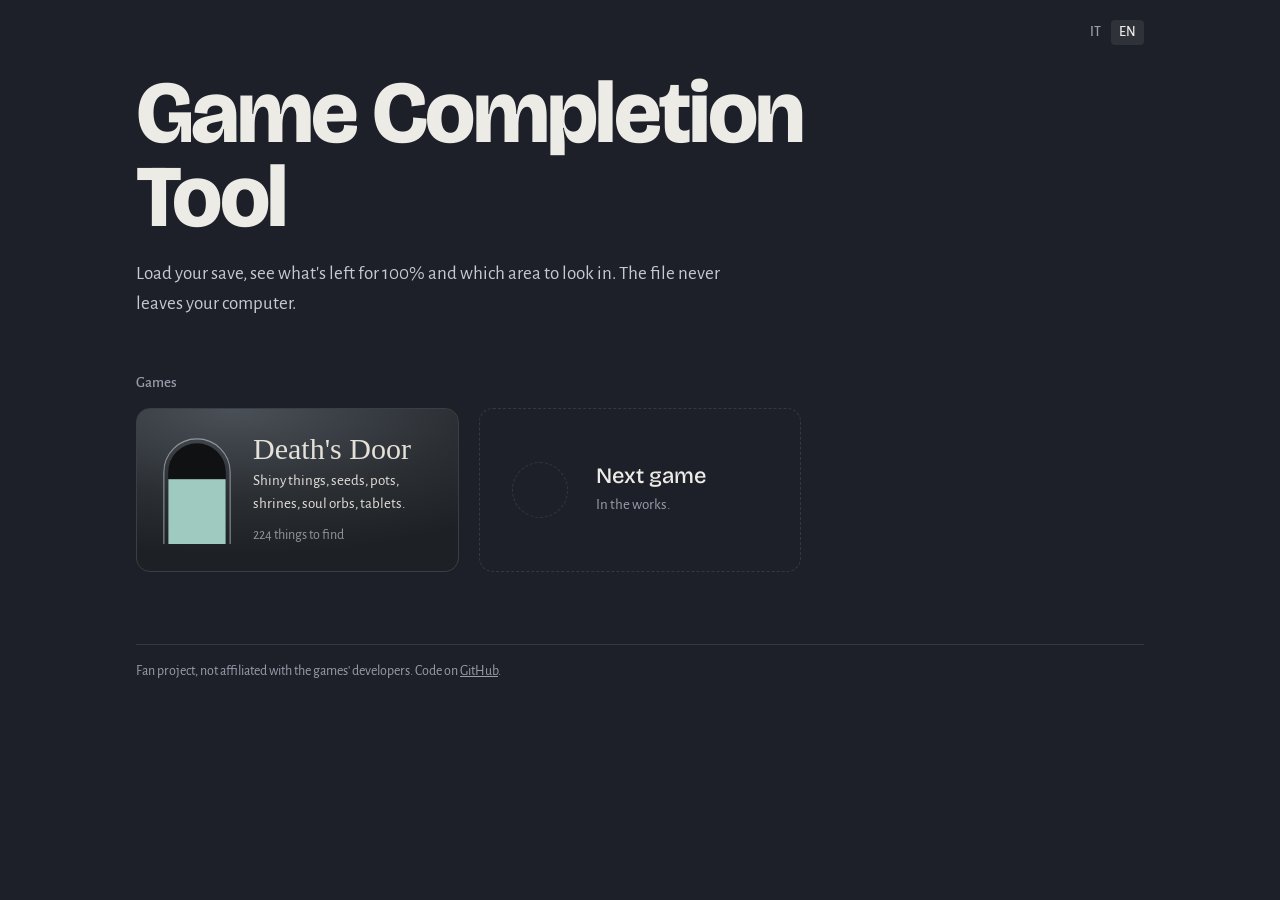
==== index.html @ ff8b584b "Add English version with IT/EN switch" ====
<!doctype html>
<html lang="it">
<head>
<meta charset="utf-8">
<meta name="viewport" content="width=device-width, initial-scale=1">
<title>Game Completion Tool</title>
<meta name="description" content="Carica il salvataggio del tuo gioco e scopri cosa ti manca per il 100% e dove trovarlo.">
<link rel="preconnect" href="https://fonts.googleapis.com">
<link rel="preconnect" href="https://fonts.gstatic.com" crossorigin>
<link href="https://fonts.googleapis.com/css2?family=Bricolage+Grotesque:opsz,wght@12..96,500;12..96,800&family=Alegreya+Sans:wght@400;500&family=IM+Fell+English&display=swap" rel="stylesheet">
<style>
:root{
  --bg:#1e2029; --ink:#ecebe6; --dim:#9a9caa; --rule:#343744;
  --display:"Bricolage Grotesque",system-ui,sans-serif; --body:"Alegreya Sans",system-ui,sans-serif;
}
*{box-sizing:border-box}
body{margin:0;background:var(--bg);color:var(--ink);font:17px/1.55 var(--body)}
main{max-width:1040px;margin:0 auto;padding:72px 16px 80px;position:relative}
.lang{position:absolute;top:20px;right:16px;display:flex;gap:2px}
.lang button{font:500 14px var(--body);color:var(--dim);background:none;border:0;padding:4px 8px;cursor:pointer;border-radius:4px}
.lang button[aria-pressed=true]{color:var(--ink);background:rgba(255,255,255,.08)}
:focus-visible{outline:2px solid var(--ink);outline-offset:4px}
h1{font:800 clamp(44px,8vw,88px)/.95 var(--display);letter-spacing:-.03em;margin:0 0 20px;max-width:9em}
.lede{font-size:19px;color:#c8c8d0;max-width:32em;margin:0 0 56px}
h2{font:500 15px var(--body);color:var(--dim);margin:0 0 16px}
.shelf{display:grid;grid-template-columns:repeat(auto-fill,minmax(300px,1fr));gap:20px}

/* each game card carries its own game's palette */
.game{display:grid;grid-template-columns:72px 1fr;gap:20px;align-items:center;padding:24px;border-radius:14px;text-decoration:none;color:inherit;min-height:160px}
.game h3{margin:0 0 4px}
.game p{margin:0;font-size:15px}
.game .tracks{margin-top:10px;font-size:14px}

.dd{background:radial-gradient(ellipse 120% 90% at 30% 0%,#4a5057,#2b2f34 60%,#1d2024);color:#e4e1d8;border:1px solid #3a3f45;transition:border-color .2s}
.dd:hover{border-color:#b9eadf}
.dd h3{font:400 30px/1.05 "IM Fell English",Georgia,serif}
.dd .tracks{color:#8f969c}
.dd svg .light{fill:#b9eadf;opacity:.85}
.dd svg .frame{fill:none;stroke:#8f969c;stroke-width:3}
.dd:hover svg .frame{stroke:#b9eadf}

.soon{border:1.5px dashed var(--rule);color:var(--dim)}
.soon h3{font:500 22px var(--display);color:var(--ink)}
.soon .slot{width:56px;height:56px;border-radius:50%;border:1.5px dashed var(--rule);justify-self:center}

footer{margin-top:72px;font-size:14px;color:var(--dim);border-top:1px solid var(--rule);padding-top:16px}
footer a{color:var(--dim)}
@media (max-width:480px){main{padding-top:48px}.game{grid-template-columns:56px 1fr;padding:20px}}
</style>
</head>
<body>
<main>
<div class="lang" role="group" aria-label="Language"><button type="button" data-lang="it">IT</button><button type="button" data-lang="en">EN</button></div>
<h1>Game Completion Tool</h1>
<p class="lede" data-i18n="lede"></p>

<h2 data-i18n="games"></h2>
<div class="shelf">
  <a class="game dd" href="deaths-door/">
    <svg viewBox="0 0 200 300" aria-hidden="true">
      <clipPath id="ddArch"><path d="M20 300V100A80 80 0 0 1 180 100V300Z"/></clipPath>
      <path d="M20 300V100A80 80 0 0 1 180 100V300Z" fill="#0f1113"/>
      <rect class="light" x="0" y="120" width="200" height="180" clip-path="url(#ddArch)"/>
      <path class="frame" d="M8 300V100A92 92 0 0 1 192 100V300"/>
    </svg>
    <div>
      <h3>Death's Door</h3>
      <p data-i18n="ddWhat"></p>
      <p class="tracks" data-i18n="ddCount"></p>
    </div>
  </a>

  <div class="game soon">
    <span class="slot" aria-hidden="true"></span>
    <div>
      <h3 data-i18n="next"></h3>
      <p data-i18n="wip"></p>
    </div>
  </div>
</div>

<footer data-i18n="footer"></footer>
</main>
<script src="i18n.js"></script>
<script>
const GH = '<a href="https://github.com/vincenzomarotta/game-completion-tool">GitHub</a>';
I18N.init({
  it: {
    lede: "Carica il salvataggio, scopri cosa ti manca per il 100% e in quale zona andarlo a cercare. Il file non lascia mai il tuo computer.",
    games: "Giochi", ddWhat: "Oggetti luccicanti, semi, vasi, santuari, sfere d'anima, tavolette.", ddCount: "224 cose da trovare",
    next: "Prossimo gioco", wip: "In lavorazione.",
    footer: `Progetto amatoriale, non affiliato con gli sviluppatori dei giochi. Codice su ${GH}.`,
  },
  en: {
    lede: "Load your save, see what's left for 100% and which area to look in. The file never leaves your computer.",
    games: "Games", ddWhat: "Shiny things, seeds, pots, shrines, soul orbs, tablets.", ddCount: "224 things to find",
    next: "Next game", wip: "In the works.",
    footer: `Fan project, not affiliated with the games' developers. Code on ${GH}.`,
  },
});
</script>
</body>
</html>
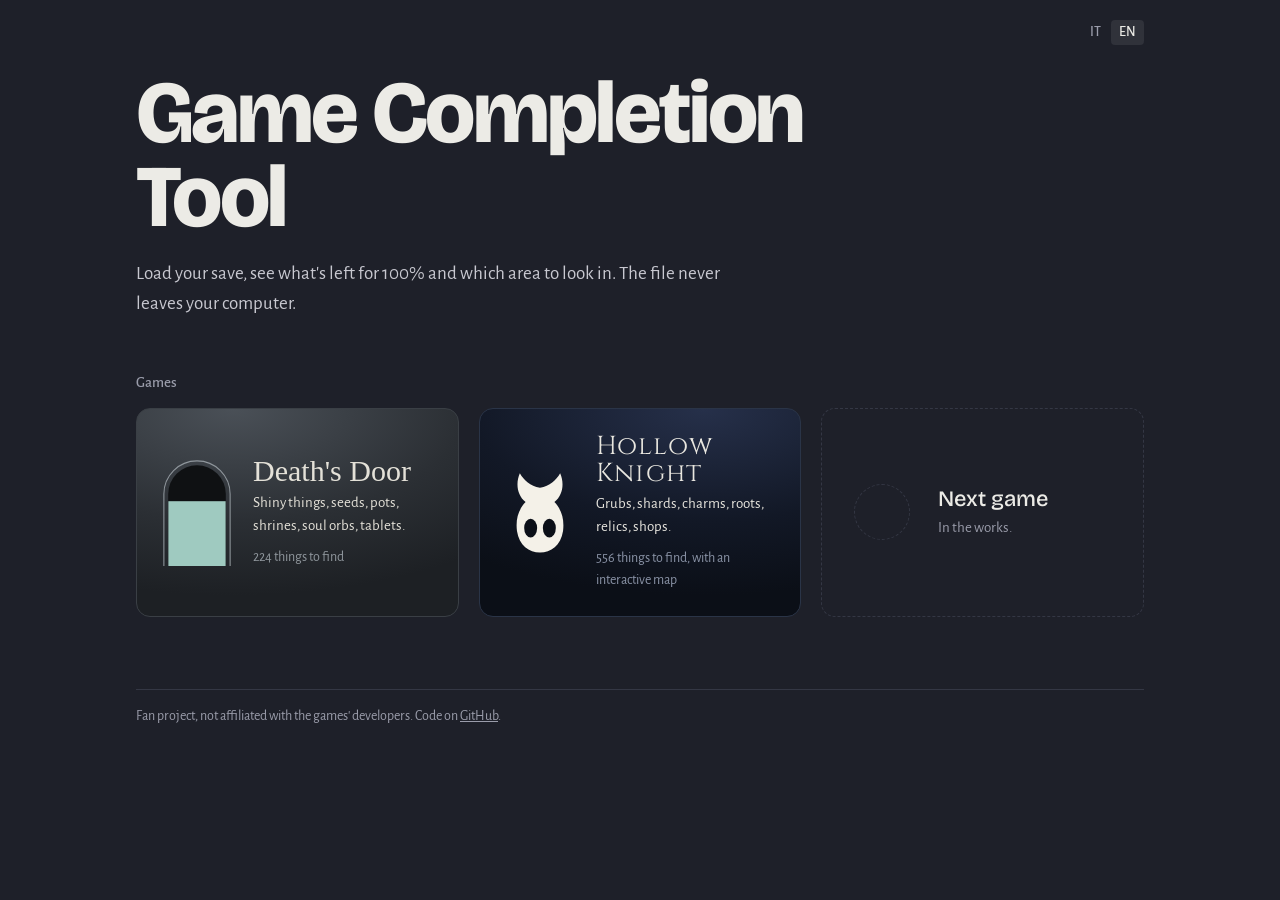
==== commit 7c82a1f3: "Add Hollow Knight tracker with interactive map, GPL-3.0 license" ====
--- a/index.html
+++ b/index.html
@@ -7,7 +7,7 @@
 <meta name="description" content="Carica il salvataggio del tuo gioco e scopri cosa ti manca per il 100% e dove trovarlo.">
 <link rel="preconnect" href="https://fonts.googleapis.com">
 <link rel="preconnect" href="https://fonts.gstatic.com" crossorigin>
-<link href="https://fonts.googleapis.com/css2?family=Bricolage+Grotesque:opsz,wght@12..96,500;12..96,800&family=Alegreya+Sans:wght@400;500&family=IM+Fell+English&display=swap" rel="stylesheet">
+<link href="https://fonts.googleapis.com/css2?family=Bricolage+Grotesque:opsz,wght@12..96,500;12..96,800&family=Alegreya+Sans:wght@400;500&family=IM+Fell+English&family=Cinzel&display=swap" rel="stylesheet">
 <style>
 :root{
   --bg:#1e2029; --ink:#ecebe6; --dim:#9a9caa; --rule:#343744;
@@ -38,6 +38,11 @@
 .dd svg .light{fill:#b9eadf;opacity:.85}
 .dd svg .frame{fill:none;stroke:#8f969c;stroke-width:3}
 .dd:hover svg .frame{stroke:#b9eadf}
+
+.hk{background:radial-gradient(ellipse 120% 90% at 70% 0%,#26304a,#121826 60%,#0b0f17);color:#e8e6df;border:1px solid #2a3447;transition:border-color .2s}
+.hk:hover{border-color:#f4f1e8}
+.hk h3{font:400 26px/1.05 "Cinzel",Georgia,serif;letter-spacing:.05em}
+.hk .tracks{color:#8a93a6}
 
 .soon{border:1.5px dashed var(--rule);color:var(--dim)}
 .soon h3{font:500 22px var(--display);color:var(--ink)}
@@ -70,6 +75,19 @@
     </div>
   </a>
 
+  <a class="game hk" href="hollow-knight/">
+    <svg viewBox="0 0 100 120" aria-hidden="true">
+      <path d="M22 6c-6 14-4 30 8 40C20 56 16 70 18 86c3 20 17 30 32 30s29-10 32-30c2-16-2-30-12-40 12-10 14-26 8-40-6 10-14 18-28 20C36 24 28 16 22 6Z" fill="#f4f1e8"/>
+      <ellipse cx="37" cy="82" rx="9" ry="13" fill="#0b0f17"/>
+      <ellipse cx="63" cy="82" rx="9" ry="13" fill="#0b0f17"/>
+    </svg>
+    <div>
+      <h3>Hollow Knight</h3>
+      <p data-i18n="hkWhat"></p>
+      <p class="tracks" data-i18n="hkCount"></p>
+    </div>
+  </a>
+
   <div class="game soon">
     <span class="slot" aria-hidden="true"></span>
     <div>
@@ -88,12 +106,14 @@
   it: {
     lede: "Carica il salvataggio, scopri cosa ti manca per il 100% e in quale zona andarlo a cercare. Il file non lascia mai il tuo computer.",
     games: "Giochi", ddWhat: "Oggetti luccicanti, semi, vasi, santuari, sfere d'anima, tavolette.", ddCount: "224 cose da trovare",
+    hkWhat: "Larve, frammenti, amuleti, radici, reliquie, negozi.", hkCount: "556 cose da trovare, con mappa interattiva",
     next: "Prossimo gioco", wip: "In lavorazione.",
     footer: `Progetto amatoriale, non affiliato con gli sviluppatori dei giochi. Codice su ${GH}.`,
   },
   en: {
     lede: "Load your save, see what's left for 100% and which area to look in. The file never leaves your computer.",
     games: "Games", ddWhat: "Shiny things, seeds, pots, shrines, soul orbs, tablets.", ddCount: "224 things to find",
+    hkWhat: "Grubs, shards, charms, roots, relics, shops.", hkCount: "556 things to find, with an interactive map",
     next: "Next game", wip: "In the works.",
     footer: `Fan project, not affiliated with the games' developers. Code on ${GH}.`,
   },
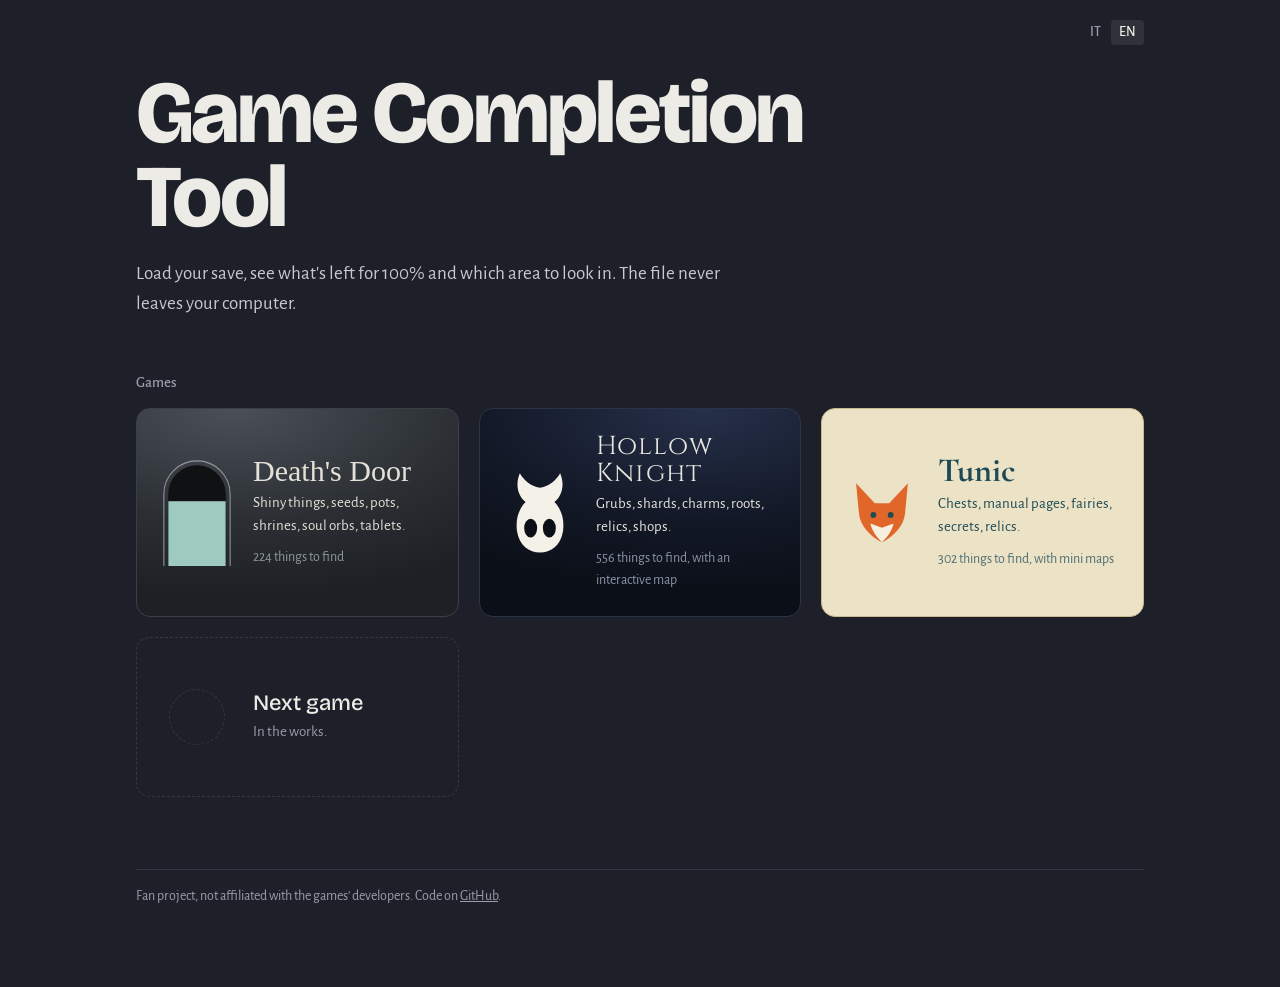
==== commit a2ee5ff3: "Add Tunic tracker with per-region mini maps" ====
--- a/index.html
+++ b/index.html
@@ -7,7 +7,7 @@
 <meta name="description" content="Carica il salvataggio del tuo gioco e scopri cosa ti manca per il 100% e dove trovarlo.">
 <link rel="preconnect" href="https://fonts.googleapis.com">
 <link rel="preconnect" href="https://fonts.gstatic.com" crossorigin>
-<link href="https://fonts.googleapis.com/css2?family=Bricolage+Grotesque:opsz,wght@12..96,500;12..96,800&family=Alegreya+Sans:wght@400;500&family=IM+Fell+English&family=Cinzel&display=swap" rel="stylesheet">
+<link href="https://fonts.googleapis.com/css2?family=Bricolage+Grotesque:opsz,wght@12..96,500;12..96,800&family=Alegreya+Sans:wght@400;500&family=IM+Fell+English&family=Cinzel&family=Cormorant+Garamond:wght@700&display=swap" rel="stylesheet">
 <style>
 :root{
   --bg:#1e2029; --ink:#ecebe6; --dim:#9a9caa; --rule:#343744;
@@ -43,6 +43,11 @@
 .hk:hover{border-color:#f4f1e8}
 .hk h3{font:400 26px/1.05 "Cinzel",Georgia,serif;letter-spacing:.05em}
 .hk .tracks{color:#8a93a6}
+
+.tunic{background:#ece2c6;color:#1d4a55;border:1px solid #c9b98f;transition:box-shadow .2s}
+.tunic:hover{box-shadow:4px 4px 0 #c9962e}
+.tunic h3{font:700 34px/1 "Cormorant Garamond",Georgia,serif}
+.tunic .tracks{color:#4f6f74}
 
 .soon{border:1.5px dashed var(--rule);color:var(--dim)}
 .soon h3{font:500 22px var(--display);color:var(--ink)}
@@ -88,6 +93,19 @@
     </div>
   </a>
 
+  <a class="game tunic" href="tunic/">
+    <svg viewBox="0 0 100 100" aria-hidden="true">
+      <path d="M14 10 40 38H60L86 10 82 52C80 70 66 84 50 92 34 84 20 70 18 52Z" fill="#e0662a"/>
+      <path d="M50 92C42 84 36 76 34 66L50 72 66 66C64 76 58 84 50 92Z" fill="#f7efe0"/>
+      <circle cx="38" cy="54" r="4" fill="#1d4a55"/><circle cx="62" cy="54" r="4" fill="#1d4a55"/>
+    </svg>
+    <div>
+      <h3>Tunic</h3>
+      <p data-i18n="tuWhat"></p>
+      <p class="tracks" data-i18n="tuCount"></p>
+    </div>
+  </a>
+
   <div class="game soon">
     <span class="slot" aria-hidden="true"></span>
     <div>
@@ -107,6 +125,7 @@
     lede: "Carica il salvataggio, scopri cosa ti manca per il 100% e in quale zona andarlo a cercare. Il file non lascia mai il tuo computer.",
     games: "Giochi", ddWhat: "Oggetti luccicanti, semi, vasi, santuari, sfere d'anima, tavolette.", ddCount: "224 cose da trovare",
     hkWhat: "Larve, frammenti, amuleti, radici, reliquie, negozi.", hkCount: "556 cose da trovare, con mappa interattiva",
+    tuWhat: "Forzieri, pagine del manuale, fate, segreti, reliquie.", tuCount: "302 cose da trovare, con mini-mappe",
     next: "Prossimo gioco", wip: "In lavorazione.",
     footer: `Progetto amatoriale, non affiliato con gli sviluppatori dei giochi. Codice su ${GH}.`,
   },
@@ -114,6 +133,7 @@
     lede: "Load your save, see what's left for 100% and which area to look in. The file never leaves your computer.",
     games: "Games", ddWhat: "Shiny things, seeds, pots, shrines, soul orbs, tablets.", ddCount: "224 things to find",
     hkWhat: "Grubs, shards, charms, roots, relics, shops.", hkCount: "556 things to find, with an interactive map",
+    tuWhat: "Chests, manual pages, fairies, secrets, relics.", tuCount: "302 things to find, with mini maps",
     next: "Next game", wip: "In the works.",
     footer: `Fan project, not affiliated with the games' developers. Code on ${GH}.`,
   },
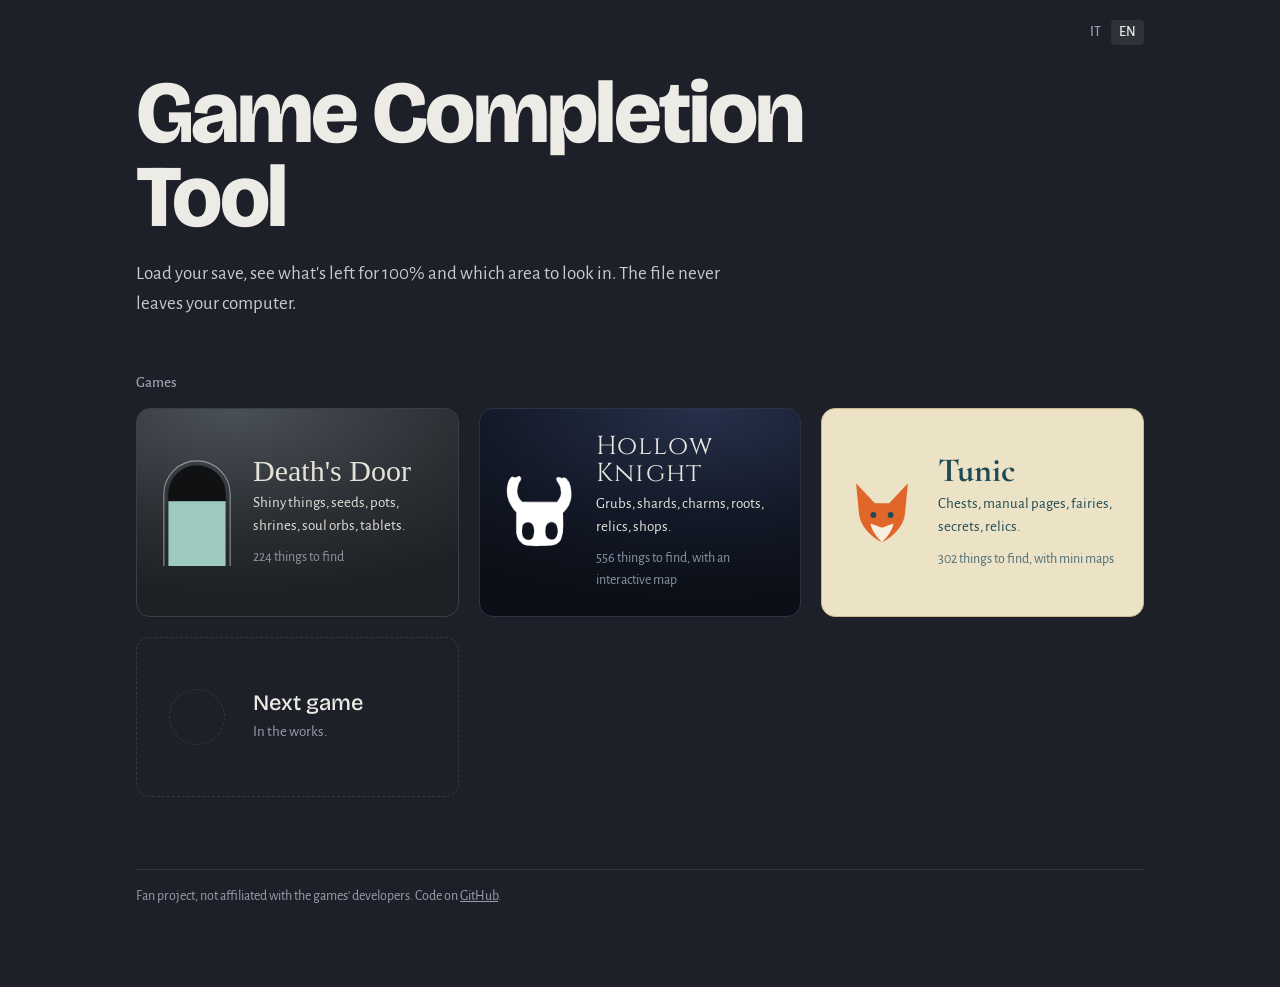
==== commit abf7c100: "Hollow Knight: item pins on the map, Hunter's Journal tab; English as default language" ====
--- a/index.html
+++ b/index.html
@@ -1,5 +1,5 @@
 <!doctype html>
-<html lang="it">
+<html lang="en">
 <head>
 <meta charset="utf-8">
 <meta name="viewport" content="width=device-width, initial-scale=1">
@@ -81,11 +81,7 @@
   </a>
 
   <a class="game hk" href="hollow-knight/">
-    <svg viewBox="0 0 100 120" aria-hidden="true">
-      <path d="M22 6c-6 14-4 30 8 40C20 56 16 70 18 86c3 20 17 30 32 30s29-10 32-30c2-16-2-30-12-40 12-10 14-26 8-40-6 10-14 18-28 20C36 24 28 16 22 6Z" fill="#f4f1e8"/>
-      <ellipse cx="37" cy="82" rx="9" ry="13" fill="#0b0f17"/>
-      <ellipse cx="63" cy="82" rx="9" ry="13" fill="#0b0f17"/>
-    </svg>
+    <img src="knight.png" alt="" width="69" height="74" style="justify-self:center;image-rendering:auto">
     <div>
       <h3>Hollow Knight</h3>
       <p data-i18n="hkWhat"></p>
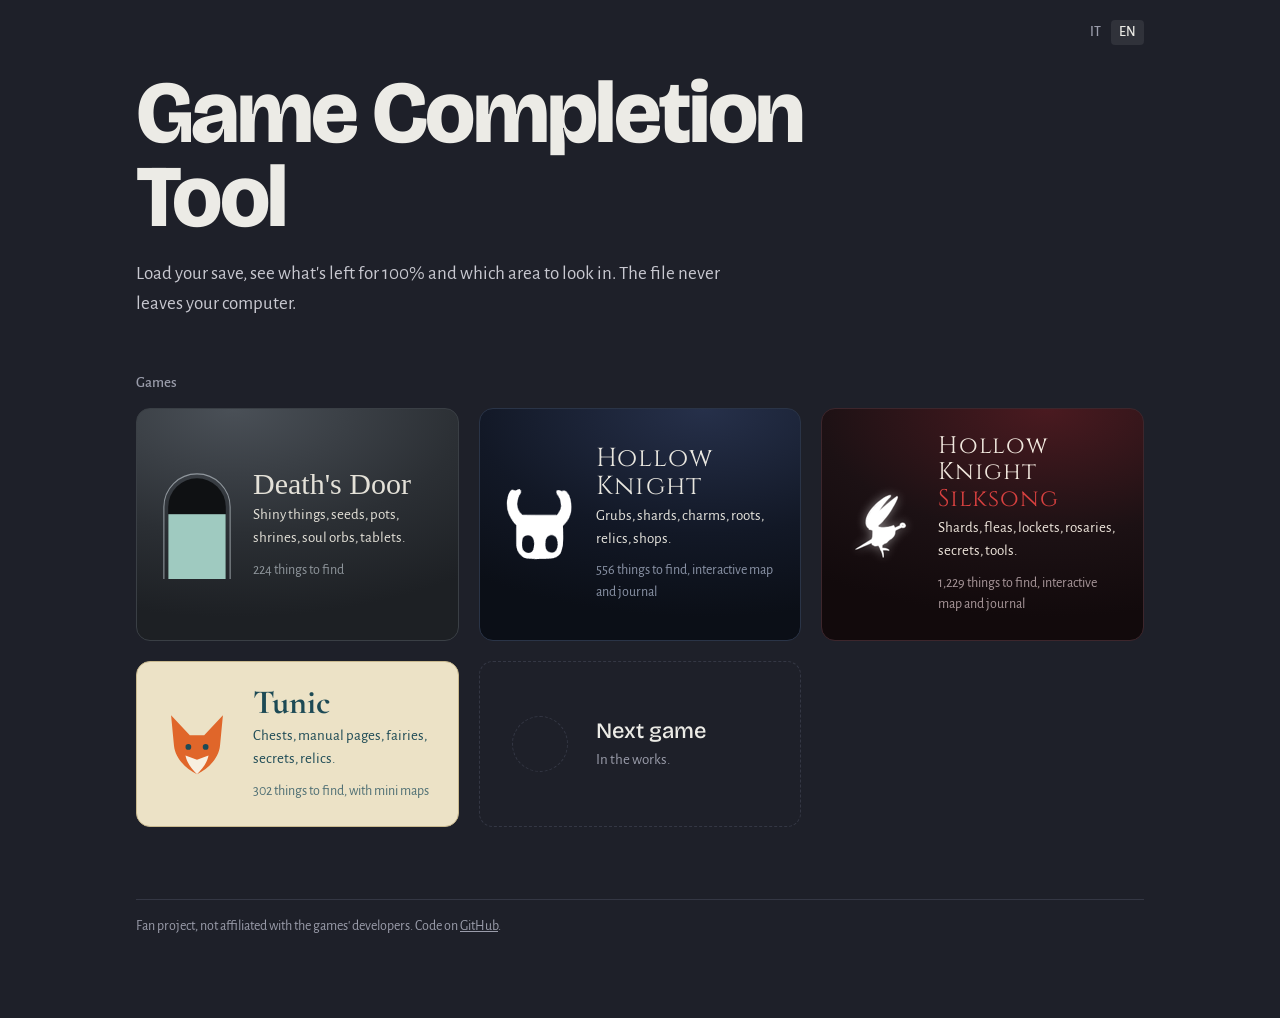
==== commit f85c923e: "Add Silksong tracker with interactive map and Hunter's Journal; English README" ====
--- a/index.html
+++ b/index.html
@@ -49,6 +49,12 @@
 .tunic h3{font:700 34px/1 "Cormorant Garamond",Georgia,serif}
 .tunic .tracks{color:#4f6f74}
 
+.ss{background:radial-gradient(ellipse 120% 90% at 70% 0%,#4a1a20,#1c1114 60%,#120a0c);color:#efe6dc;border:1px solid #3d262c;transition:border-color .2s}
+.ss:hover{border-color:#d6403f}
+.ss h3{font:400 24px/1.1 "Cinzel",Georgia,serif;letter-spacing:.04em}
+.ss h3 span{color:#d6403f}
+.ss .tracks{color:#a8979a}
+
 .soon{border:1.5px dashed var(--rule);color:var(--dim)}
 .soon h3{font:500 22px var(--display);color:var(--ink)}
 .soon .slot{width:56px;height:56px;border-radius:50%;border:1.5px dashed var(--rule);justify-self:center}
@@ -89,6 +95,15 @@
     </div>
   </a>
 
+  <a class="game ss" href="silksong/">
+    <img src="hornet.png" alt="" style="justify-self:center;max-width:72px">
+    <div>
+      <h3>Hollow Knight <span>Silksong</span></h3>
+      <p data-i18n="ssWhat"></p>
+      <p class="tracks" data-i18n="ssCount"></p>
+    </div>
+  </a>
+
   <a class="game tunic" href="tunic/">
     <svg viewBox="0 0 100 100" aria-hidden="true">
       <path d="M14 10 40 38H60L86 10 82 52C80 70 66 84 50 92 34 84 20 70 18 52Z" fill="#e0662a"/>
@@ -120,7 +135,8 @@
   it: {
     lede: "Carica il salvataggio, scopri cosa ti manca per il 100% e in quale zona andarlo a cercare. Il file non lascia mai il tuo computer.",
     games: "Giochi", ddWhat: "Oggetti luccicanti, semi, vasi, santuari, sfere d'anima, tavolette.", ddCount: "224 cose da trovare",
-    hkWhat: "Larve, frammenti, amuleti, radici, reliquie, negozi.", hkCount: "556 cose da trovare, con mappa interattiva",
+    hkWhat: "Larve, frammenti, amuleti, radici, reliquie, negozi.", hkCount: "556 cose da trovare, mappa interattiva e diario",
+    ssWhat: "Frammenti, pulci, medaglioni, rosari, segreti, strumenti.", ssCount: "1.229 cose da trovare, mappa interattiva e diario",
     tuWhat: "Forzieri, pagine del manuale, fate, segreti, reliquie.", tuCount: "302 cose da trovare, con mini-mappe",
     next: "Prossimo gioco", wip: "In lavorazione.",
     footer: `Progetto amatoriale, non affiliato con gli sviluppatori dei giochi. Codice su ${GH}.`,
@@ -128,7 +144,8 @@
   en: {
     lede: "Load your save, see what's left for 100% and which area to look in. The file never leaves your computer.",
     games: "Games", ddWhat: "Shiny things, seeds, pots, shrines, soul orbs, tablets.", ddCount: "224 things to find",
-    hkWhat: "Grubs, shards, charms, roots, relics, shops.", hkCount: "556 things to find, with an interactive map",
+    hkWhat: "Grubs, shards, charms, roots, relics, shops.", hkCount: "556 things to find, interactive map and journal",
+    ssWhat: "Shards, fleas, lockets, rosaries, secrets, tools.", ssCount: "1,229 things to find, interactive map and journal",
     tuWhat: "Chests, manual pages, fairies, secrets, relics.", tuCount: "302 things to find, with mini maps",
     next: "Next game", wip: "In the works.",
     footer: `Fan project, not affiliated with the games' developers. Code on ${GH}.`,
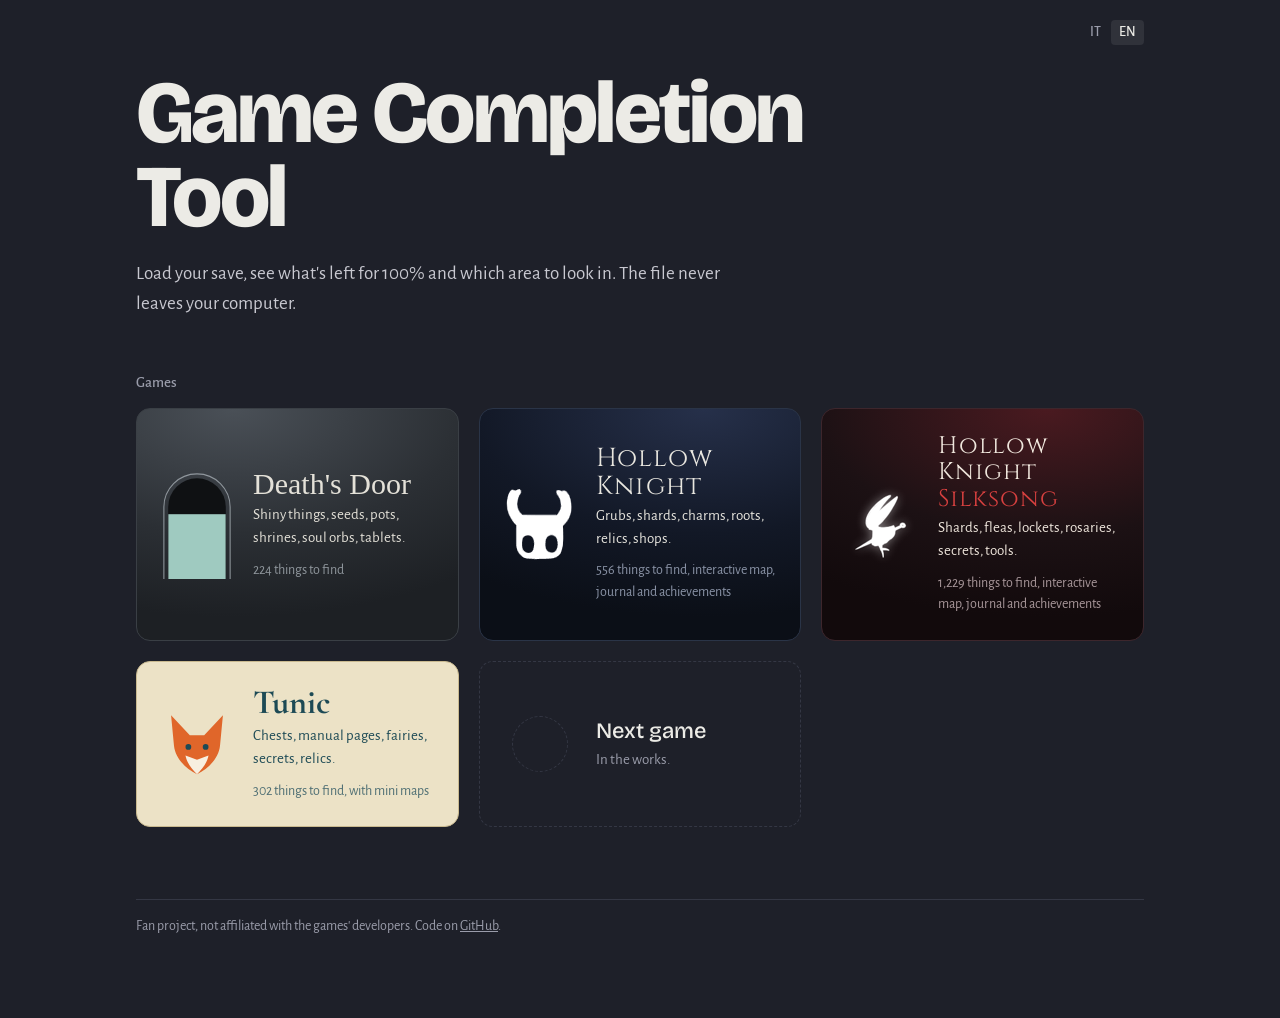
==== commit ba853b2e: "Achievement guides, map fixes, link previews and clearer navigation - Hollow Knight and Silksong: ne" ====
--- a/index.html
+++ b/index.html
@@ -4,7 +4,18 @@
 <meta charset="utf-8">
 <meta name="viewport" content="width=device-width, initial-scale=1">
 <title>Game Completion Tool</title>
-<meta name="description" content="Carica il salvataggio del tuo gioco e scopri cosa ti manca per il 100% e dove trovarlo.">
+<meta name="description" content="Load your save and see what's left for 100% and where to find it. Death's Door, Hollow Knight, Silksong and Tunic.">
+<meta property="og:type" content="website">
+<meta property="og:site_name" content="Game Completion Tool">
+<meta property="og:title" content="Game Completion Tool">
+<meta property="og:description" content="Load your save and see what's left for 100% and where to find it. Death's Door, Hollow Knight, Silksong and Tunic.">
+<meta property="og:url" content="https://vincenzomarotta.github.io/game-completion-tool/">
+<meta property="og:image" content="https://vincenzomarotta.github.io/game-completion-tool/og.png">
+<meta property="og:image:width" content="1200">
+<meta property="og:image:height" content="630">
+<meta name="twitter:card" content="summary_large_image">
+<link rel="icon" href="favicon.svg" type="image/svg+xml">
+<link rel="apple-touch-icon" href="apple-touch-icon.png">
 <link rel="preconnect" href="https://fonts.googleapis.com">
 <link rel="preconnect" href="https://fonts.gstatic.com" crossorigin>
 <link href="https://fonts.googleapis.com/css2?family=Bricolage+Grotesque:opsz,wght@12..96,500;12..96,800&family=Alegreya+Sans:wght@400;500&family=IM+Fell+English&family=Cinzel&family=Cormorant+Garamond:wght@700&display=swap" rel="stylesheet">
@@ -135,8 +146,8 @@
   it: {
     lede: "Carica il salvataggio, scopri cosa ti manca per il 100% e in quale zona andarlo a cercare. Il file non lascia mai il tuo computer.",
     games: "Giochi", ddWhat: "Oggetti luccicanti, semi, vasi, santuari, sfere d'anima, tavolette.", ddCount: "224 cose da trovare",
-    hkWhat: "Larve, frammenti, amuleti, radici, reliquie, negozi.", hkCount: "556 cose da trovare, mappa interattiva e diario",
-    ssWhat: "Frammenti, pulci, medaglioni, rosari, segreti, strumenti.", ssCount: "1.229 cose da trovare, mappa interattiva e diario",
+    hkWhat: "Larve, frammenti, amuleti, radici, reliquie, negozi.", hkCount: "556 cose da trovare, mappa interattiva, diario e obiettivi",
+    ssWhat: "Frammenti, pulci, medaglioni, rosari, segreti, strumenti.", ssCount: "1.229 cose da trovare, mappa interattiva, diario e obiettivi",
     tuWhat: "Forzieri, pagine del manuale, fate, segreti, reliquie.", tuCount: "302 cose da trovare, con mini-mappe",
     next: "Prossimo gioco", wip: "In lavorazione.",
     footer: `Progetto amatoriale, non affiliato con gli sviluppatori dei giochi. Codice su ${GH}.`,
@@ -144,8 +155,8 @@
   en: {
     lede: "Load your save, see what's left for 100% and which area to look in. The file never leaves your computer.",
     games: "Games", ddWhat: "Shiny things, seeds, pots, shrines, soul orbs, tablets.", ddCount: "224 things to find",
-    hkWhat: "Grubs, shards, charms, roots, relics, shops.", hkCount: "556 things to find, interactive map and journal",
-    ssWhat: "Shards, fleas, lockets, rosaries, secrets, tools.", ssCount: "1,229 things to find, interactive map and journal",
+    hkWhat: "Grubs, shards, charms, roots, relics, shops.", hkCount: "556 things to find, interactive map, journal and achievements",
+    ssWhat: "Shards, fleas, lockets, rosaries, secrets, tools.", ssCount: "1,229 things to find, interactive map, journal and achievements",
     tuWhat: "Chests, manual pages, fairies, secrets, relics.", tuCount: "302 things to find, with mini maps",
     next: "Next game", wip: "In the works.",
     footer: `Fan project, not affiliated with the games' developers. Code on ${GH}.`,
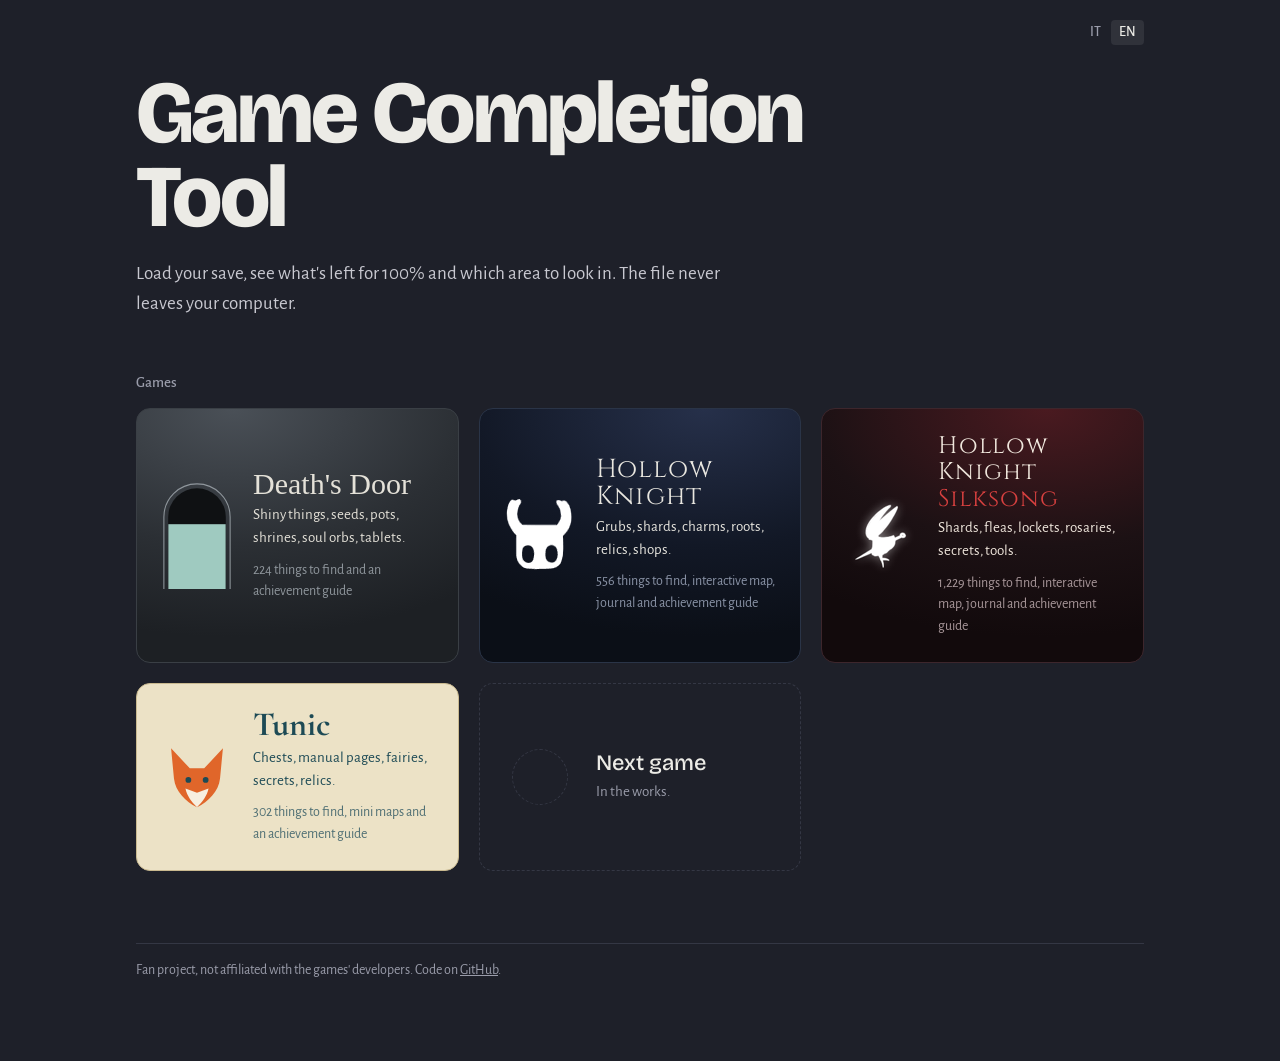
==== commit bb6520b0: "Achievement guides for every game, item positions without MapGenie, map checkboxes - Achievements ta" ====
--- a/index.html
+++ b/index.html
@@ -145,19 +145,19 @@
 I18N.init({
   it: {
     lede: "Carica il salvataggio, scopri cosa ti manca per il 100% e in quale zona andarlo a cercare. Il file non lascia mai il tuo computer.",
-    games: "Giochi", ddWhat: "Oggetti luccicanti, semi, vasi, santuari, sfere d'anima, tavolette.", ddCount: "224 cose da trovare",
-    hkWhat: "Larve, frammenti, amuleti, radici, reliquie, negozi.", hkCount: "556 cose da trovare, mappa interattiva, diario e obiettivi",
-    ssWhat: "Frammenti, pulci, medaglioni, rosari, segreti, strumenti.", ssCount: "1.229 cose da trovare, mappa interattiva, diario e obiettivi",
-    tuWhat: "Forzieri, pagine del manuale, fate, segreti, reliquie.", tuCount: "302 cose da trovare, con mini-mappe",
+    games: "Giochi", ddWhat: "Oggetti luccicanti, semi, vasi, santuari, sfere d'anima, tavolette.", ddCount: "224 cose da trovare e guida agli obiettivi",
+    hkWhat: "Larve, frammenti, amuleti, radici, reliquie, negozi.", hkCount: "556 cose da trovare, mappa interattiva, diario e guida agli obiettivi",
+    ssWhat: "Frammenti, pulci, medaglioni, rosari, segreti, strumenti.", ssCount: "1.229 cose da trovare, mappa interattiva, diario e guida agli obiettivi",
+    tuWhat: "Forzieri, pagine del manuale, fate, segreti, reliquie.", tuCount: "302 cose da trovare, mini-mappe e guida agli obiettivi",
     next: "Prossimo gioco", wip: "In lavorazione.",
     footer: `Progetto amatoriale, non affiliato con gli sviluppatori dei giochi. Codice su ${GH}.`,
   },
   en: {
     lede: "Load your save, see what's left for 100% and which area to look in. The file never leaves your computer.",
-    games: "Games", ddWhat: "Shiny things, seeds, pots, shrines, soul orbs, tablets.", ddCount: "224 things to find",
-    hkWhat: "Grubs, shards, charms, roots, relics, shops.", hkCount: "556 things to find, interactive map, journal and achievements",
-    ssWhat: "Shards, fleas, lockets, rosaries, secrets, tools.", ssCount: "1,229 things to find, interactive map, journal and achievements",
-    tuWhat: "Chests, manual pages, fairies, secrets, relics.", tuCount: "302 things to find, with mini maps",
+    games: "Games", ddWhat: "Shiny things, seeds, pots, shrines, soul orbs, tablets.", ddCount: "224 things to find and an achievement guide",
+    hkWhat: "Grubs, shards, charms, roots, relics, shops.", hkCount: "556 things to find, interactive map, journal and achievement guide",
+    ssWhat: "Shards, fleas, lockets, rosaries, secrets, tools.", ssCount: "1,229 things to find, interactive map, journal and achievement guide",
+    tuWhat: "Chests, manual pages, fairies, secrets, relics.", tuCount: "302 things to find, mini maps and an achievement guide",
     next: "Next game", wip: "In the works.",
     footer: `Fan project, not affiliated with the games' developers. Code on ${GH}.`,
   },
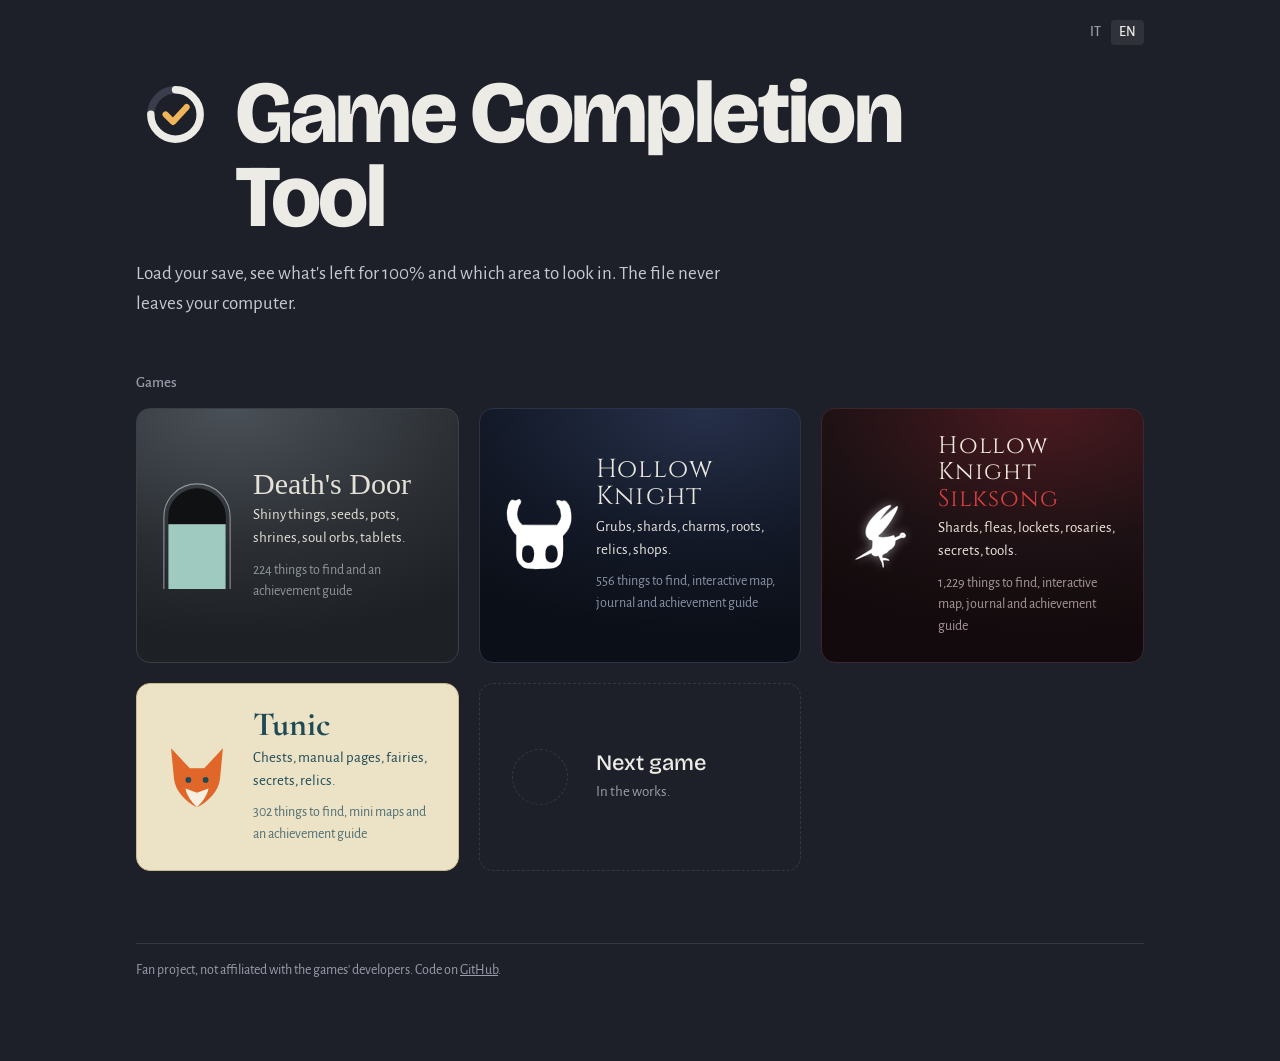
==== commit f254105b: "Show the logo next to the title on the home page" ====
--- a/index.html
+++ b/index.html
@@ -32,6 +32,8 @@
 .lang button[aria-pressed=true]{color:var(--ink);background:rgba(255,255,255,.08)}
 :focus-visible{outline:2px solid var(--ink);outline-offset:4px}
 h1{font:800 clamp(44px,8vw,88px)/.95 var(--display);letter-spacing:-.03em;margin:0 0 20px;max-width:9em}
+h1{display:flex;align-items:flex-start;gap:.22em}
+h1 .logo{width:.9em;height:.9em;flex:none;margin-top:.03em}
 .lede{font-size:19px;color:#c8c8d0;max-width:32em;margin:0 0 56px}
 h2{font:500 15px var(--body);color:var(--dim);margin:0 0 16px}
 .shelf{display:grid;grid-template-columns:repeat(auto-fill,minmax(300px,1fr));gap:20px}
@@ -78,7 +80,7 @@
 <body>
 <main>
 <div class="lang" role="group" aria-label="Language"><button type="button" data-lang="it">IT</button><button type="button" data-lang="en">EN</button></div>
-<h1>Game Completion Tool</h1>
+<h1><img class="logo" src="favicon.svg" alt="" width="80" height="80"><span>Game Completion Tool</span></h1>
 <p class="lede" data-i18n="lede"></p>
 
 <h2 data-i18n="games"></h2>
